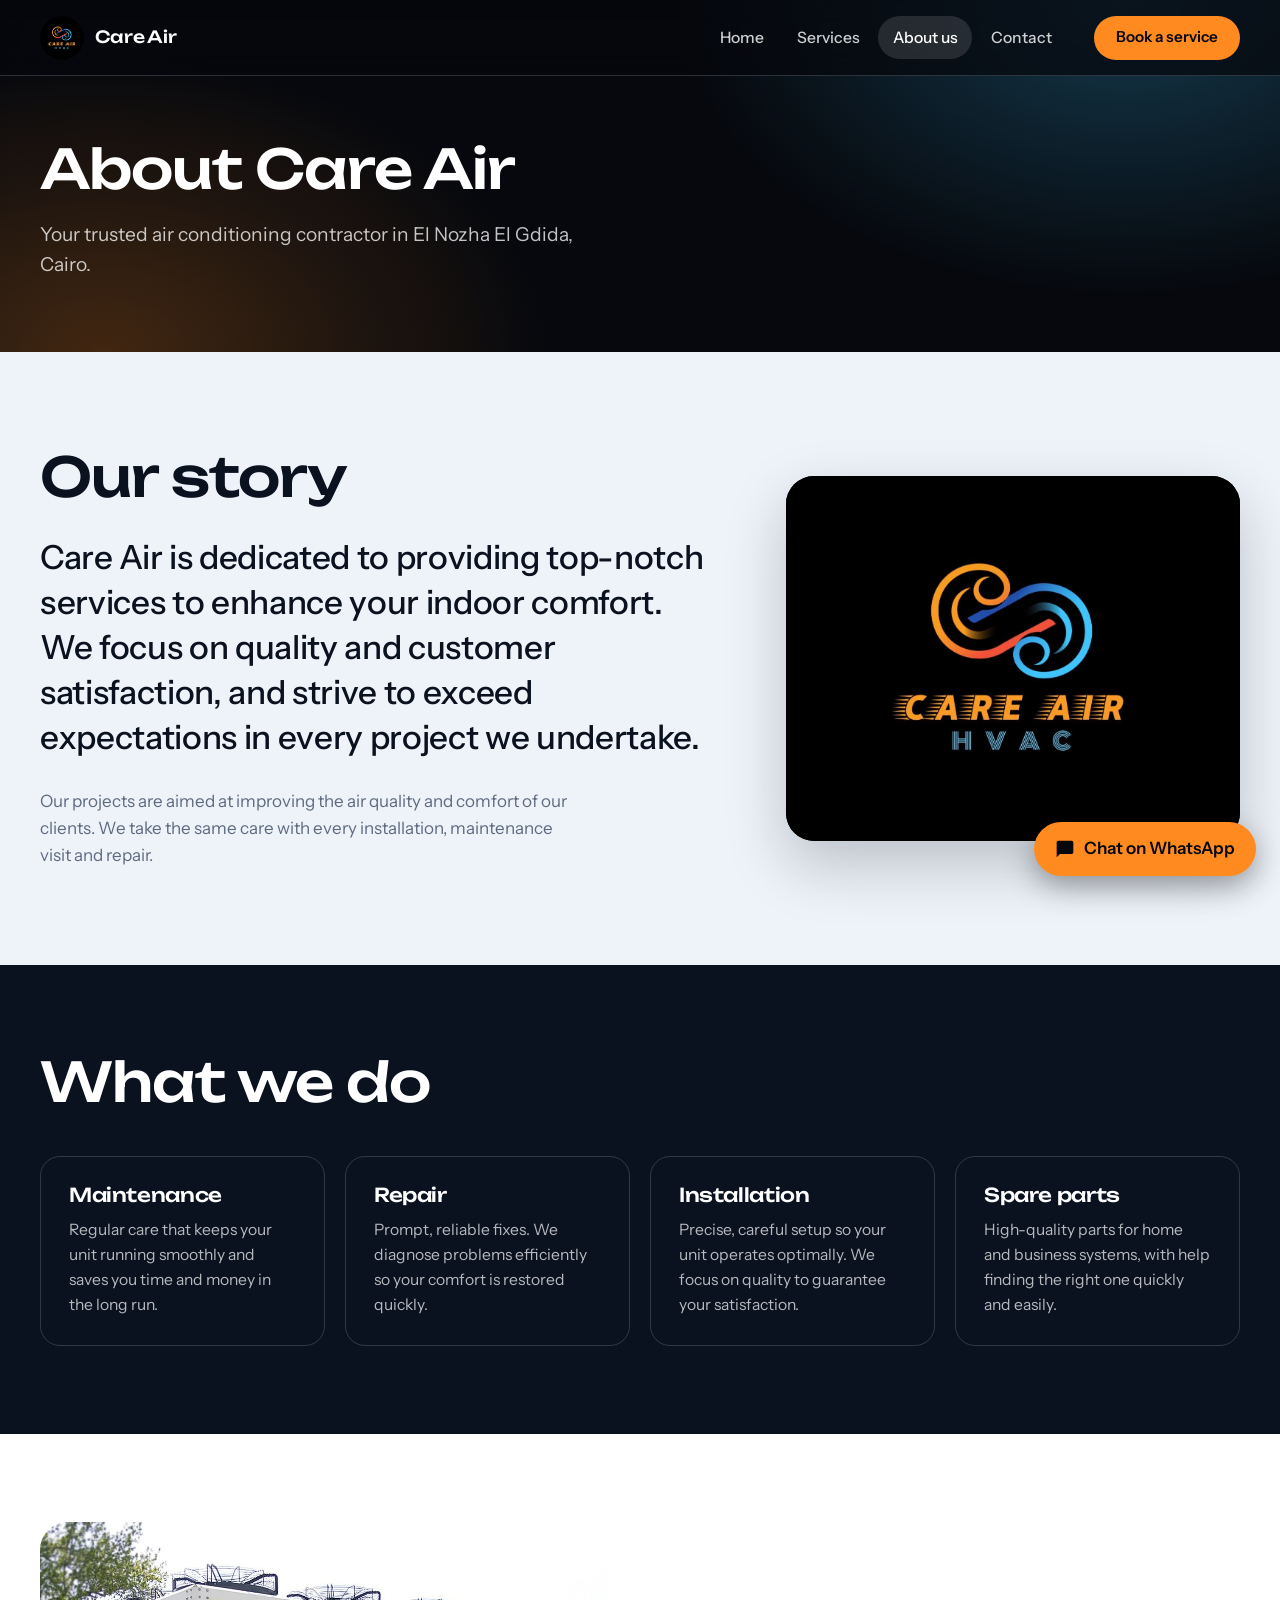
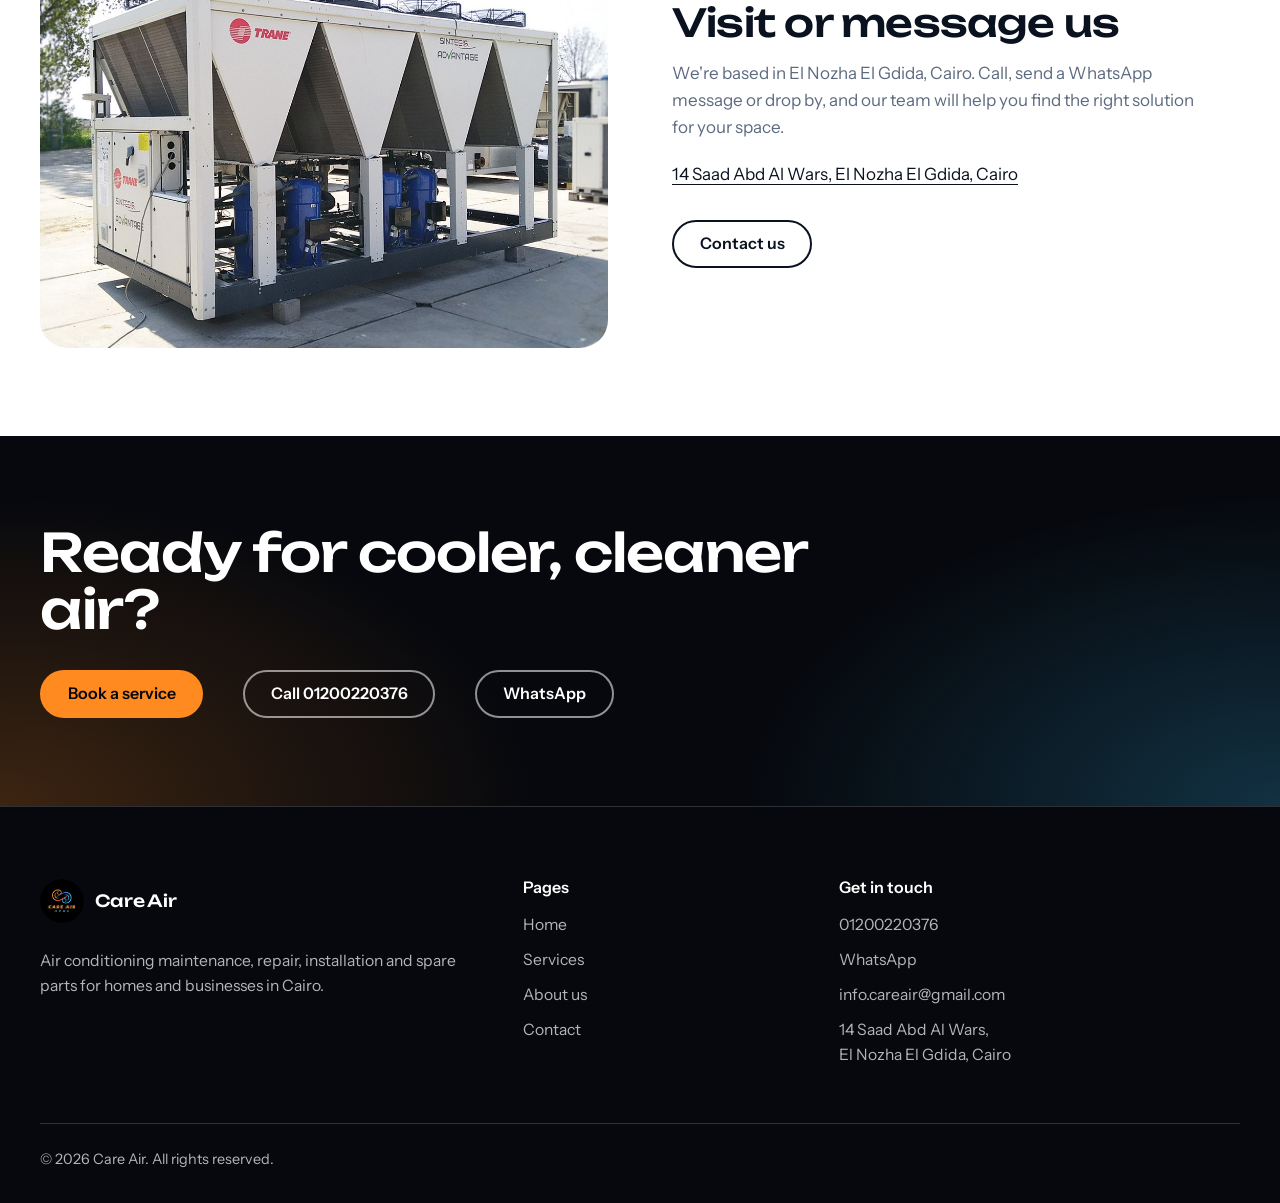
==== about-us.html @ c70c01e6 "Add files via upload" ====
<!DOCTYPE html>
<html lang="en">
<head>
  <meta charset="UTF-8">
  <meta name="viewport" content="width=device-width, initial-scale=1.0">
  <title>About Us | Care Air Air Conditioning Contractor in Cairo</title>
  <meta name="description" content="Care Air is a trusted air conditioning contractor in El Nozha El Gdida, Cairo, focused on quality, customer satisfaction and reliable spare parts.">
  <meta name="theme-color" content="#06080d">
  <meta property="og:title" content="About Us | Care Air Air Conditioning Contractor in Cairo">
  <meta property="og:description" content="Care Air is a trusted air conditioning contractor in El Nozha El Gdida, Cairo, focused on quality, customer satisfaction and reliable spare parts.">
  <meta property="og:type" content="website">
  <meta property="og:image" content="care-air-logo.jpg">
  <link rel="icon" type="image/png" href="care-logo-removebg-preview.png">
  <link rel="preconnect" href="https://fonts.googleapis.com">
  <link rel="preconnect" href="https://fonts.gstatic.com" crossorigin>
  <link rel="stylesheet" href="https://fonts.googleapis.com/css2?family=Instrument+Sans:wght@400;500;600&family=Unbounded:wght@400;500;600&display=swap">
  <link rel="stylesheet" href="styles-index.css">
  <script type="application/ld+json">
{
  "@context": "https://schema.org",
  "@type": "HVACBusiness",
  "name": "Care Air",
  "description": "Air conditioning maintenance, repair, installation and spare parts in El Nozha El Gdida, Cairo.",
  "telephone": "+201200220376",
  "email": "info.careair@gmail.com",
  "address": {
    "@type": "PostalAddress",
    "streetAddress": "14 Saad Abd Al Wars",
    "addressLocality": "El Nozha El Gdida",
    "addressRegion": "Cairo",
    "addressCountry": "EG"
  },
  "geo": {
    "@type": "GeoCoordinates",
    "latitude": 30.1195327,
    "longitude": 31.3673633
  }
}
  </script>
  <script src="main.js" defer></script>
</head>
<body>
  <a class="skip-link" href="#main">Skip to content</a>

  <header class="site-header" id="top">
    <div class="wrap nav-row">
      <a class="brand" href="index.html" aria-label="Care Air, home">
        <img src="care-logo-removebg-preview.png" alt="" width="44" height="44">
        <span>Care Air</span>
      </a>

      <button class="nav-toggle" type="button" aria-expanded="false" aria-controls="primary-nav" aria-label="Menu">
        <span></span><span></span>
      </button>

      <nav id="primary-nav" class="primary-nav" aria-label="Primary">
        <ul>
          <li><a href="index.html">Home</a></li>
          <li><a href="services.html">Services</a></li>
          <li><a href="about-us.html" aria-current="page">About us</a></li>
          <li><a href="contact.html">Contact</a></li>
        </ul>
        <a class="btn btn-heat" href="contact.html#book">Book a service</a>
      </nav>
    </div>
  </header>

  <main id="main">
    <section class="page-hero" aria-labelledby="page-title">
      <div class="wrap">
        <h1 id="page-title">About Care Air</h1>
        <p class="lead">Your trusted air conditioning contractor in El Nozha El Gdida, Cairo.</p>
      </div>
    </section>

    <section class="story" aria-labelledby="story-title">
      <div class="wrap story-grid">
        <div>
          <h2 id="story-title" class="section-title">Our story</h2>
          <p class="about-big">
            Care Air is dedicated to providing top-notch services to enhance your indoor comfort.
            We focus on quality and customer satisfaction, and strive to exceed expectations in
            every project we undertake.
          </p>
          <p class="story-more">
            Our projects are aimed at improving the air quality and comfort of our clients. We
            take the same care with every installation, maintenance visit and repair.
          </p>
        </div>
        <div class="logo-card">
          <img src="care-air-logo.jpg" alt="Care Air HVAC logo" width="1231" height="987">
        </div>
      </div>
    </section>

    <section class="what" aria-labelledby="what-title">
      <div class="wrap">
        <h2 id="what-title" class="section-title">What we do</h2>
        <div class="what-list">
          <a class="what-item" href="services.html#maintenance">
            <h3>Maintenance</h3>
            <p>Regular care that keeps your unit running smoothly and saves you time and money in the long run.</p>
          </a>
          <a class="what-item" href="services.html#repair">
            <h3>Repair</h3>
            <p>Prompt, reliable fixes. We diagnose problems efficiently so your comfort is restored quickly.</p>
          </a>
          <a class="what-item" href="services.html#installation">
            <h3>Installation</h3>
            <p>Precise, careful setup so your unit operates optimally. We focus on quality to guarantee your satisfaction.</p>
          </a>
          <a class="what-item" href="services.html#parts">
            <h3>Spare parts</h3>
            <p>High-quality parts for home and business systems, with help finding the right one quickly and easily.</p>
          </a>
        </div>
      </div>
    </section>

    <section class="feature" aria-labelledby="visit-title">
      <div class="wrap feature-grid">
        <div class="feature-media">
          <img src="chiller-trane.jpg" alt="Trane Sintesis Advantage air-cooled chiller" width="1200" height="833" loading="lazy">
        </div>
        <div class="feature-text">
          <h2 id="visit-title">Visit or message us</h2>
          <p>We're based in El Nozha El Gdida, Cairo. Call, send a WhatsApp message or drop by, and our team will help you find the right solution for your space.</p>
          <p class="address-line"><a target="_blank" rel="noopener" href="https://www.google.com/maps/place/14+Saed+Abd+Al+Wars,+Huckstep,+El+Nozha,+Cairo+Governorate+4473123/@30.1196536,31.3674083,91m/data=!3m1!1e3!4m6!3m5!1s0x14581663149b12a5:0x7c7eea3515093f84!8m2!3d30.1195327!4d31.3673633!16s%2Fg%2F11c153tdt1">14 Saad Abd Al Wars, El Nozha El Gdida, Cairo</a></p>
          <a class="btn btn-ink" href="contact.html">Contact us</a>
        </div>
      </div>
    </section>

    <section class="cta-band" aria-labelledby="cta-title">
      <div class="wrap">
        <h2 id="cta-title" class="contact-title">Ready for cooler, cleaner air?</h2>
        <div class="contact-row">
          <a class="btn btn-heat" href="contact.html#book">Book a service</a>
          <a class="btn btn-line" href="tel:+201200220376">Call 01200220376</a>
          <a class="btn btn-line" target="_blank" rel="noopener" href="https://wa.me/201200220376">WhatsApp</a>
        </div>
      </div>
    </section>
  </main>

  <footer class="site-footer">
    <div class="wrap foot-grid">
      <div class="foot-brand">
        <a class="brand" href="index.html" aria-label="Care Air, home">
          <img src="care-logo-removebg-preview.png" alt="" width="44" height="44">
          <span>Care Air</span>
        </a>
        <p>Air conditioning maintenance, repair, installation and spare parts for homes and businesses in Cairo.</p>
      </div>

      <nav class="foot-col" aria-label="Pages">
        <h2 class="foot-title">Pages</h2>
        <ul>
          <li><a href="index.html">Home</a></li>
          <li><a href="services.html">Services</a></li>
          <li><a href="about-us.html">About us</a></li>
          <li><a href="contact.html">Contact</a></li>
        </ul>
      </nav>

      <div class="foot-col">
        <h2 class="foot-title">Get in touch</h2>
        <ul>
          <li><a href="tel:+201200220376">01200220376</a></li>
          <li><a target="_blank" rel="noopener" href="https://wa.me/201200220376">WhatsApp</a></li>
          <li><a href="mailto:info.careair@gmail.com">info.careair@gmail.com</a></li>
          <li><a target="_blank" rel="noopener" href="https://www.google.com/maps/place/14+Saed+Abd+Al+Wars,+Huckstep,+El+Nozha,+Cairo+Governorate+4473123/@30.1196536,31.3674083,91m/data=!3m1!1e3!4m6!3m5!1s0x14581663149b12a5:0x7c7eea3515093f84!8m2!3d30.1195327!4d31.3673633!16s%2Fg%2F11c153tdt1">14 Saad Abd Al Wars,<br>El Nozha El Gdida, Cairo</a></li>
        </ul>

        <!--
          Social links: add your real profile URLs and uncomment.
          <div class="social-links">
            <a href="YOUR_FACEBOOK_URL" target="_blank" rel="noopener" aria-label="Care Air on Facebook"><img src="facebook.png" alt="" width="28" height="28"></a>
            <a href="YOUR_INSTAGRAM_URL" target="_blank" rel="noopener" aria-label="Care Air on Instagram"><img src="instagram.png" alt="" width="28" height="28"></a>
            <a href="YOUR_TIKTOK_URL" target="_blank" rel="noopener" aria-label="Care Air on TikTok"><img src="tiktok.png" alt="" width="28" height="28"></a>
          </div>
        -->
      </div>
    </div>

    <div class="wrap foot-bottom">
      <p>&copy; <span id="year">2026</span> Care Air. All rights reserved.</p>
    </div>
  </footer>

  <a class="float-wa" target="_blank" rel="noopener" href="https://wa.me/201200220376"><svg viewBox="0 0 24 24" aria-hidden="true"><path d="M20 2H4a2 2 0 0 0-2 2v18l4-4h14a2 2 0 0 0 2-2V4a2 2 0 0 0-2-2z"/></svg><span>Chat on WhatsApp</span></a>

  <div class="quick-bar" role="navigation" aria-label="Quick contact">
    <a href="tel:+201200220376"><svg viewBox="0 0 24 24" aria-hidden="true"><path d="M6.6 10.8c1.4 2.8 3.8 5.2 6.6 6.6l2.2-2.2c.3-.3.7-.4 1-.2 1.1.4 2.3.6 3.6.6.6 0 1 .4 1 1V20c0 .6-.4 1-1 1C10.6 21 3 13.4 3 4c0-.6.4-1 1-1h3.5c.6 0 1 .4 1 1 0 1.3.2 2.5.6 3.6.1.3 0 .7-.2 1l-2.3 2.2z"/></svg><span>Call</span></a>
    <a target="_blank" rel="noopener" href="https://wa.me/201200220376"><svg viewBox="0 0 24 24" aria-hidden="true"><path d="M20 2H4a2 2 0 0 0-2 2v18l4-4h14a2 2 0 0 0 2-2V4a2 2 0 0 0-2-2z"/></svg><span>WhatsApp</span></a>
    <a href="contact.html#book"><svg viewBox="0 0 24 24" aria-hidden="true"><path d="M19 4h-1V2h-2v2H8V2H6v2H5a2 2 0 0 0-2 2v14a2 2 0 0 0 2 2h14a2 2 0 0 0 2-2V6a2 2 0 0 0-2-2zm0 16H5V9h14v11z"/></svg><span>Book</span></a>
  </div>
</body>
</html>
---- styles-index.css ----
:root {
  --night: #06080d;
  --night-2: #0d121b;
  --heat: #ff8a1f;
  --frost: #3cc3ff;
  --cloud: #eef3f9;
  --ink: #0a1220;
  --steel: #5d6b80;
  --line-dark: rgb(255 255 255 / 16%);
  --line-light: rgb(10 18 32 / 14%);

  --font-display: "Unbounded", "Segoe UI", system-ui, sans-serif;
  --font-body: "Instrument Sans", system-ui, -apple-system, "Segoe UI", sans-serif;

  /* driven by the thermostat in main.js: 0 = hot, 1 = cool */
  --cool: 0;
  --tone: var(--heat);

  --header-h: 76px;
}

*,
*::before,
*::after {
  margin: 0;
  padding: 0;
  box-sizing: border-box;
}

html {
  scroll-behavior: smooth;
  scroll-padding-top: var(--header-h);
}

body {
  font-family: var(--font-body);
  font-size: 1.0625rem;
  line-height: 1.6;
  color: var(--ink);
  background: var(--cloud);
  -webkit-font-smoothing: antialiased;
}

img { display: block; max-width: 100%; height: auto; }
ul { list-style: none; }
a { color: inherit; }

:focus-visible {
  outline: 3px solid var(--tone, var(--heat));
  outline-offset: 3px;
  border-radius: 4px;
}

.wrap {
  width: min(1200px, 100% - 3rem);
  margin-inline: auto;
}

.visually-hidden {
  position: absolute;
  width: 1px;
  height: 1px;
  overflow: hidden;
  clip: rect(0 0 0 0);
  white-space: nowrap;
}

.skip-link {
  position: absolute;
  left: 1rem;
  top: -4rem;
  z-index: 100;
  padding: 0.6rem 1rem;
  background: var(--heat);
  color: var(--night);
  border-radius: 8px;
  transition: top 0.2s;
}
.skip-link:focus { top: 1rem; }

/* ---------- Type ---------- */
h1,
h2,
h3 {
  font-family: var(--font-display);
  font-weight: 500;
  letter-spacing: -0.02em;
  line-height: 1.08;
}

.section-title {
  font-size: clamp(2rem, 4.6vw, 3.4rem);
}

/* ---------- Buttons & links ---------- */
.btn {
  display: inline-flex;
  align-items: center;
  justify-content: center;
  min-height: 48px;
  padding: 0.8rem 1.6rem;
  font-family: var(--font-body);
  font-weight: 600;
  font-size: 1rem;
  line-height: 1.1;
  text-decoration: none;
  border: 2px solid transparent;
  border-radius: 999px;
  cursor: pointer;
  transition: transform 0.2s, background-color 0.2s, color 0.2s, border-color 0.2s;
}
.btn:hover { transform: translateY(-2px); }

.btn-heat { background: var(--heat); color: var(--night); }
.btn-heat:hover { background: #ffa04d; }

.btn-line { border-color: rgb(255 255 255 / 55%); color: #fff; }
.btn-line:hover { background: #fff; color: var(--night); border-color: #fff; }

.btn-ink { border-color: var(--ink); color: var(--ink); }
.btn-ink:hover { background: var(--ink); color: #fff; }

.link-cta {
  display: inline-block;
  padding-bottom: 2px;
  font-weight: 600;
  text-decoration: none;
  border-bottom: 2px solid var(--heat);
  transition: border-color 0.2s, color 0.2s;
}
.link-cta:hover { border-color: var(--frost); }

/* ---------- Header ---------- */
.site-header {
  position: fixed;
  inset: 0 0 auto 0;
  z-index: 50;
  height: var(--header-h);
  background: rgb(6 8 13 / 72%);
  backdrop-filter: blur(14px);
  -webkit-backdrop-filter: blur(14px);
  border-bottom: 1px solid var(--line-dark);
  color: #fff;
}

.nav-row {
  display: flex;
  align-items: center;
  justify-content: space-between;
  height: 100%;
}

.brand {
  display: inline-flex;
  align-items: center;
  gap: 0.7rem;
  font-family: var(--font-display);
  font-weight: 500;
  font-size: 1.05rem;
  letter-spacing: -0.01em;
  text-decoration: none;
  color: #fff;
}
.brand img { width: 44px; height: 44px; border-radius: 50%; }

.primary-nav {
  display: flex;
  align-items: center;
  gap: 1.75rem;
}
.primary-nav ul { display: flex; gap: 0.25rem; }
.primary-nav li a {
  display: block;
  padding: 0.55rem 0.9rem;
  font-weight: 500;
  font-size: 0.98rem;
  color: rgb(255 255 255 / 80%);
  text-decoration: none;
  border-radius: 999px;
  transition: color 0.2s, background-color 0.2s;
}
.primary-nav li a:hover { color: #fff; background: rgb(255 255 255 / 10%); }
.primary-nav .btn { min-height: 44px; padding: 0.6rem 1.25rem; font-size: 0.95rem; }

.nav-toggle {
  display: none;
  width: 46px;
  height: 46px;
  background: none;
  border: 0;
  cursor: pointer;
  position: relative;
}
.nav-toggle span {
  position: absolute;
  left: 11px;
  right: 11px;
  height: 2px;
  background: #fff;
  border-radius: 2px;
  transition: transform 0.3s, top 0.3s;
}
.nav-toggle span:nth-child(1) { top: 18px; }
.nav-toggle span:nth-child(2) { top: 26px; }
.nav-toggle[aria-expanded="true"] span:nth-child(1) { top: 22px; transform: rotate(45deg); }
.nav-toggle[aria-expanded="true"] span:nth-child(2) { top: 22px; transform: rotate(-45deg); }

/* ---------- Hero ---------- */
.hero {
  --tone: color-mix(in srgb, var(--frost) calc(var(--cool) * 100%), var(--heat));
  position: relative;
  overflow: hidden;
  padding: calc(var(--header-h) + 3.5rem) 0 4.5rem;
  color: #fff;
  background:
    radial-gradient(70% 90% at 78% 45%, color-mix(in srgb, var(--tone) 38%, transparent), transparent 70%),
    var(--night);
  min-height: 100svh;
  display: flex;
  align-items: center;
}

.hero-grid {
  display: grid;
  grid-template-columns: 1.15fr 0.85fr;
  gap: 3.5rem;
  align-items: center;
}

.hero h1 {
  font-size: clamp(1.75rem, 4.6vw, 3.7rem);
  margin-bottom: 1.5rem;
}

.lead {
  max-width: 34rem;
  margin-bottom: 2.25rem;
  font-size: 1.2rem;
  color: rgb(255 255 255 / 76%);
}

.actions { display: flex; flex-wrap: wrap; gap: 0.9rem; }

/* Thermostat */
.thermostat {
  display: grid;
  justify-items: center;
  gap: 1rem;
  text-align: center;
}

.dial {
  position: relative;
  width: min(100%, 380px);
  aspect-ratio: 1;
}
.dial svg { width: 100%; height: 100%; }

.dial-track,
.dial-arc {
  fill: none;
  stroke-width: 14;
  stroke-linecap: round;
}
.dial-track { stroke: rgb(255 255 255 / 10%); }
.dial-arc {
  stroke: var(--tone);
  stroke-dasharray: 942.48;
  stroke-dashoffset: 942.48;
  filter: drop-shadow(0 0 14px color-mix(in srgb, var(--tone) 60%, transparent));
}

.dial-read {
  position: absolute;
  inset: 0;
  display: flex;
  align-items: center;
  justify-content: center;
  padding-bottom: 3%;
  font-family: var(--font-display);
  font-weight: 500;
  letter-spacing: -0.04em;
}
.dial-read output { font-size: clamp(3.8rem, 8vw, 5.8rem); line-height: 1; }
.dial-read .unit {
  margin: -1.6rem 0 0 0.35rem;
  font-size: 1.3rem;
  color: var(--tone);
}

.dial-status {
  min-height: 1.6em;
  font-size: 1.15rem;
  font-weight: 600;
  color: var(--tone);
}

.dial-slider { width: min(100%, 340px); }
.dial-hint { font-size: 0.92rem; color: rgb(255 255 255 / 60%); }

input[type="range"] {
  -webkit-appearance: none;
  appearance: none;
  width: 100%;
  height: 28px;
  background: transparent;
  cursor: grab;
}
input[type="range"]::-webkit-slider-runnable-track {
  height: 8px;
  border-radius: 8px;
  background: linear-gradient(90deg, var(--frost), var(--heat));
}
input[type="range"]::-moz-range-track {
  height: 8px;
  border-radius: 8px;
  background: linear-gradient(90deg, var(--frost), var(--heat));
}
input[type="range"]::-webkit-slider-thumb {
  -webkit-appearance: none;
  width: 28px;
  height: 28px;
  margin-top: -10px;
  border-radius: 50%;
  background: #fff;
  border: 4px solid var(--tone);
  box-shadow: 0 2px 10px rgb(0 0 0 / 40%);
}
input[type="range"]::-moz-range-thumb {
  width: 20px;
  height: 20px;
  border-radius: 50%;
  background: #fff;
  border: 4px solid var(--tone);
  box-shadow: 0 2px 10px rgb(0 0 0 / 40%);
}
input[type="range"]:active { cursor: grabbing; }

/* ---------- Equipment ---------- */
.equip { padding: 6rem 0; }

.equip-grid {
  display: grid;
  grid-template-columns: 0.8fr 1.2fr 1fr;
  gap: 1.5rem;
  align-items: end;
}

.equip figure img {
  width: 100%;
  height: 100%;
  object-fit: cover;
  border-radius: 28px;
}
.equip figure:first-child img { aspect-ratio: 1; }
.equip figure:nth-child(2) img { aspect-ratio: 4 / 3; }

.equip-copy { padding-left: 1.5rem; align-self: center; }
.equip-copy h2 { font-size: clamp(1.5rem, 2.6vw, 2.15rem); margin-bottom: 1rem; }
.equip-copy p { color: var(--steel); }

/* ---------- Services ---------- */
.services { padding: 2rem 0 7rem; }

.service-list { margin-top: 3rem; border-bottom: 1px solid var(--line-light); }

.service {
  display: grid;
  grid-template-columns: 1.2fr 1fr 220px;
  gap: 2.5rem;
  align-items: center;
  padding: 2rem 0;
  border-top: 1px solid var(--line-light);
}

.service h3 {
  font-size: clamp(1.5rem, 3.2vw, 2.6rem);
  transition: color 0.25s;
}
.service:hover h3 { color: #d96b00; }

.service-body { display: grid; gap: 1rem; justify-items: start; }
.service-body p { color: var(--steel); max-width: 30rem; }

.service img {
  width: 220px;
  aspect-ratio: 3 / 2;
  object-fit: cover;
  border-radius: 18px;
  filter: grayscale(1) contrast(1.05);
  transition: filter 0.35s, transform 0.35s;
}
.service:hover img { filter: none; transform: rotate(-2deg) scale(1.04); }

/* ---------- About ---------- */
.about { padding: 7rem 0; background: var(--ink); color: #fff; }

.about-grid {
  display: grid;
  grid-template-columns: repeat(12, 1fr);
  gap: 2.5rem 2rem;
}
.about-grid .section-title { grid-column: 1 / -1; }

.about-big {
  grid-column: 1 / 8;
  font-size: clamp(1.4rem, 2.6vw, 2.1rem);
  font-weight: 500;
  line-height: 1.35;
  letter-spacing: -0.01em;
}

.about-side {
  grid-column: 9 / -1;
  align-self: end;
  display: grid;
  gap: 1.75rem;
  justify-items: start;
  color: rgb(255 255 255 / 72%);
}
.about .btn-ink { border-color: #fff; color: #fff; }
.about .btn-ink:hover { background: #fff; color: var(--ink); }

/* ---------- Projects ---------- */
.projects { padding: 7rem 0; background: var(--night); color: #fff; }

.projects-head {
  display: grid;
  grid-template-columns: 1fr 1fr;
  gap: 2rem 4rem;
  align-items: end;
  margin-bottom: 3.5rem;
}
.projects-head p { color: rgb(255 255 255 / 70%); max-width: 32rem; }

.panel-grid {
  display: grid;
  grid-template-columns: repeat(3, 1fr);
  gap: 1.25rem;
}

.panel {
  position: relative;
  overflow: hidden;
  aspect-ratio: 3 / 4.2;
  border-radius: 24px;
  isolation: isolate;
}
.panel img {
  position: absolute;
  inset: 0;
  width: 100%;
  height: 100%;
  object-fit: cover;
  z-index: -2;
  transition: transform 0.6s ease;
}
.panel::after {
  content: "";
  position: absolute;
  inset: 0;
  z-index: -1;
  background: linear-gradient(to top, rgb(6 8 13 / 94%) 8%, rgb(6 8 13 / 35%) 55%, transparent);
}
.panel:hover img { transform: scale(1.06); }

.panel-text {
  position: absolute;
  inset: auto 0 0 0;
  display: grid;
  gap: 0.5rem;
  padding: 1.75rem;
}
.panel h3 { font-size: 1.6rem; }
.panel-sub { font-weight: 600; color: var(--heat); }
.panel-text p:last-child { color: rgb(255 255 255 / 78%); font-size: 0.98rem; }

/* ---------- Contact ---------- */
.contact {
  padding: 7rem 0 6rem;
  background:
    radial-gradient(60% 120% at 100% 100%, rgb(60 195 255 / 22%), transparent 70%),
    radial-gradient(60% 120% at 0% 100%, rgb(255 138 31 / 22%), transparent 70%),
    var(--night);
  color: #fff;
}

.contact-title {
  max-width: 18ch;
  font-size: clamp(1.9rem, 4.2vw, 3.3rem);
  margin-bottom: 1.5rem;
}

.big-phone {
  display: inline-block;
  margin-bottom: 3rem;
  font-family: var(--font-display);
  font-weight: 500;
  font-size: clamp(1.9rem, 7.2vw, 6rem);
  letter-spacing: -0.04em;
  line-height: 1;
  text-decoration: none;
  background: linear-gradient(90deg, var(--heat), var(--frost));
  -webkit-background-clip: text;
  background-clip: text;
  color: transparent;
}

.contact-row {
  display: flex;
  flex-wrap: wrap;
  align-items: center;
  gap: 1.25rem 2.5rem;
}
.contact-row a:not(.btn) {
  color: rgb(255 255 255 / 85%);
  text-underline-offset: 4px;
}
.contact-row a:not(.btn):hover { color: #fff; }
.contact address { font-style: normal; }

/* ---------- Shared bits ---------- */
.primary-nav li a[aria-current="page"] { color: #fff; background: rgb(255 255 255 / 12%); }

.head-row {
  display: flex;
  flex-wrap: wrap;
  align-items: flex-end;
  justify-content: space-between;
  gap: 1rem 2rem;
}

.cta-band,
.contact {
  background:
    radial-gradient(60% 120% at 100% 100%, rgb(60 195 255 / 22%), transparent 70%),
    radial-gradient(60% 120% at 0% 100%, rgb(255 138 31 / 22%), transparent 70%),
    var(--night);
  color: #fff;
}
.cta-band { padding: 5.5rem 0; }
.cta-band .contact-title { margin-bottom: 2rem; }

/* ---------- Inner page hero ---------- */
.page-hero {
  padding: calc(var(--header-h) + 4rem) 0 4.5rem;
  color: #fff;
  background:
    radial-gradient(50% 120% at 88% 0%, rgb(60 195 255 / 26%), transparent 70%),
    radial-gradient(50% 120% at 8% 100%, rgb(255 138 31 / 24%), transparent 70%),
    var(--night);
}
.page-hero h1 { font-size: clamp(1.9rem, 4.6vw, 3.4rem); max-width: 20ch; margin-bottom: 1.25rem; }
.page-hero .lead { margin-bottom: 0; }

/* ---------- Feature blocks (services, about) ---------- */
.feature { padding: 5.5rem 0; background: #fff; }
.feature-grid {
  display: grid;
  grid-template-columns: 1fr 1fr;
  gap: 4rem;
  align-items: center;
}
.feature-flip { background: var(--cloud); }
.feature-flip .feature-media { order: 2; }

.feature-media img {
  width: 100%;
  aspect-ratio: 4 / 3;
  object-fit: cover;
  border-radius: 28px;
}
.feature-text h2 { font-size: clamp(1.6rem, 3vw, 2.4rem); margin-bottom: 1rem; }
.feature-text p { color: var(--steel); max-width: 34rem; }
.address-line { margin: 1.25rem 0 2rem; }
.address-line a { color: var(--ink); text-underline-offset: 4px; }

.checks { margin: 1.5rem 0 2rem; display: grid; gap: 0.75rem; }
.checks li { position: relative; padding-left: 2rem; }
.checks li::before {
  content: "";
  position: absolute;
  left: 0.15rem;
  top: 0.45em;
  width: 0.9rem;
  height: 0.5rem;
  border-left: 3px solid var(--heat);
  border-bottom: 3px solid var(--heat);
  transform: rotate(-45deg);
}

/* ---------- FAQ ---------- */
.faq { padding: 6rem 0; }
.faq-grid {
  display: grid;
  grid-template-columns: 0.8fr 1.2fr;
  gap: 3rem;
  align-items: start;
}
.faq-lead { margin-top: 1rem; color: var(--steel); max-width: 26rem; }

.faq-list { border-top: 1px solid var(--line-light); }
.faq-item { border-bottom: 1px solid var(--line-light); }
.faq-item summary {
  position: relative;
  padding: 1.3rem 3rem 1.3rem 0;
  font-weight: 600;
  font-size: 1.1rem;
  cursor: pointer;
  list-style: none;
}
.faq-item summary::-webkit-details-marker { display: none; }
.faq-item summary::after {
  content: "+";
  position: absolute;
  right: 0.25rem;
  top: 50%;
  transform: translateY(-50%);
  font-size: 1.7rem;
  font-weight: 400;
  color: #d96b00;
  transition: transform 0.25s;
}
.faq-item[open] summary::after { transform: translateY(-50%) rotate(45deg); }
.faq-item p { padding: 0 3rem 1.5rem 0; color: var(--steel); max-width: 40rem; }

/* ---------- About ---------- */
.story { padding: 6rem 0; }
.story-grid {
  display: grid;
  grid-template-columns: 1.2fr 0.8fr;
  gap: 4rem;
  align-items: center;
}
.story .section-title { margin-bottom: 1.75rem; }
.story-more { margin-top: 1.75rem; color: var(--steel); max-width: 34rem; }
.logo-card { overflow: hidden; border-radius: 28px; background: #000; box-shadow: 0 24px 60px rgb(10 18 32 / 22%); }

.what { padding: 5.5rem 0; background: var(--ink); color: #fff; }
.what-list {
  display: grid;
  grid-template-columns: repeat(4, 1fr);
  gap: 1.25rem;
  margin-top: 2.75rem;
}
.what-item {
  display: block;
  padding: 1.75rem;
  border: 1px solid var(--line-dark);
  border-radius: 20px;
  text-decoration: none;
  transition: border-color 0.25s, transform 0.25s, background-color 0.25s;
}
.what-item:hover { border-color: var(--heat); transform: translateY(-4px); background: rgb(255 255 255 / 4%); }
.what-item h3 { font-size: 1.2rem; margin-bottom: 0.7rem; }
.what-item p { font-size: 0.98rem; color: rgb(255 255 255 / 70%); }

/* ---------- Contact page ---------- */
.contact-page { padding: 4.5rem 0 7rem; }
.contact-grid {
  display: grid;
  grid-template-columns: 1.1fr 0.9fr;
  gap: 3rem;
  align-items: start;
}

.form-card {
  padding: 2.5rem;
  background: #fff;
  border: 1px solid var(--line-light);
  border-radius: 28px;
  box-shadow: 0 24px 60px rgb(10 18 32 / 8%);
  scroll-margin-top: calc(var(--header-h) + 1rem);
}
.form-card h2 { font-size: 1.7rem; margin-bottom: 0.6rem; }
.form-intro { margin-bottom: 1.75rem; color: var(--steel); }

.field { display: grid; gap: 0.4rem; margin-bottom: 1.1rem; }
.field-row { display: grid; grid-template-columns: 1fr 1fr; gap: 1rem; }
.field label { font-weight: 600; font-size: 0.95rem; }
.field input,
.field select,
.field textarea {
  width: 100%;
  min-height: 50px;
  padding: 0.8rem 1rem;
  font: inherit;
  color: var(--ink);
  background: var(--cloud);
  border: 2px solid transparent;
  border-radius: 14px;
  transition: border-color 0.2s, background-color 0.2s;
}
.field textarea { min-height: 130px; resize: vertical; }
.field input:focus,
.field select:focus,
.field textarea:focus { outline: none; background: #fff; border-color: var(--heat); }
.field input:user-invalid { border-color: #b3261e; }

.form-actions { display: flex; flex-wrap: wrap; gap: 0.75rem; margin-top: 0.5rem; }
.form-error { min-height: 1.5em; margin-top: 0.75rem; font-weight: 600; color: #b3261e; }
.form-note { margin-top: 0.75rem; font-size: 0.92rem; color: var(--steel); }
.form-note a { color: var(--ink); text-underline-offset: 3px; }

.side-title { font-size: 1.4rem; margin-bottom: 0.5rem; }
.contact-list { margin-bottom: 1.75rem; }
.contact-list li {
  display: grid;
  grid-template-columns: 6.5rem 1fr;
  gap: 1rem;
  padding: 1rem 0;
  border-bottom: 1px solid var(--line-light);
}
.contact-list li:first-child { border-top: 1px solid var(--line-light); margin-top: 1rem; }
.cl-label { font-weight: 600; color: var(--steel); }
.contact-list a { text-underline-offset: 4px; }

.map { overflow: hidden; border: 1px solid var(--line-light); border-radius: 24px; }
.map iframe { display: block; width: 100%; height: 320px; border: 0; }

/* ---------- Floating contact ---------- */
.float-wa {
  position: fixed;
  right: 1.5rem;
  bottom: 1.5rem;
  z-index: 40;
  display: inline-flex;
  align-items: center;
  gap: 0.6rem;
  padding: 0.85rem 1.3rem;
  font-weight: 600;
  color: var(--night);
  text-decoration: none;
  background: var(--heat);
  border-radius: 999px;
  box-shadow: 0 10px 30px rgb(0 0 0 / 35%);
  transition: transform 0.2s, background-color 0.2s;
}
.float-wa:hover { transform: translateY(-3px); background: #ffa04d; }
.float-wa svg,
.quick-bar svg { width: 20px; height: 20px; fill: currentColor; }
.quick-bar { display: none; }

/* ---------- Footer ---------- */
.site-footer {
  padding: 4.5rem 0 2rem;
  color: rgb(255 255 255 / 70%);
  background: var(--night);
  border-top: 1px solid var(--line-dark);
  font-size: 0.98rem;
}
.foot-grid { display: grid; grid-template-columns: 1.3fr 0.8fr 1.2fr; gap: 3rem; }
.foot-brand p { margin-top: 1.1rem; max-width: 26rem; }
.foot-title {
  font-family: var(--font-body);
  font-size: 1rem;
  font-weight: 600;
  letter-spacing: 0;
  color: #fff;
}
.foot-col ul { display: grid; gap: 0.6rem; margin-top: 1rem; }
.site-footer a { text-decoration: none; }
.site-footer .foot-col a:hover { color: #fff; text-decoration: underline; text-underline-offset: 4px; }
.foot-bottom {
  margin-top: 3.5rem;
  padding-top: 1.5rem;
  border-top: 1px solid var(--line-dark);
  font-size: 0.9rem;
}
.social-links { display: flex; gap: 0.6rem; margin-top: 1.25rem; }
.social-links img { width: 28px; height: 28px; filter: invert(1); }

/* ---------- Responsive ---------- */
@media (max-width: 960px) {
  .hero { min-height: 0; }
  .hero-grid { grid-template-columns: 1fr; gap: 3rem; }
  .thermostat { justify-items: start; text-align: left; }
  .dial { width: min(100%, 320px); }

  .equip-grid { grid-template-columns: 1fr 1fr; }
  .equip-copy { grid-column: 1 / -1; padding-left: 0; }

  .service { grid-template-columns: 1fr 200px; gap: 1rem 1.5rem; }
  .service h3 { grid-column: 1 / -1; }
  .service img { width: 200px; grid-column: 2; grid-row: 2; }
  .service-body { grid-column: 1; grid-row: 2; }

  .about-big,
  .about-side { grid-column: 1 / -1; }

  .projects-head { grid-template-columns: 1fr; }
  .panel-grid { grid-template-columns: 1fr; }
  .panel { aspect-ratio: 4 / 3.2; }
}

@media (max-width: 860px) {
  .nav-toggle { display: block; }

  .primary-nav {
    position: fixed;
    inset: var(--header-h) 0 auto 0;
    flex-direction: column;
    align-items: stretch;
    gap: 1rem;
    padding: 1.25rem 1.5rem 1.75rem;
    background: var(--night);
    border-bottom: 1px solid var(--line-dark);
    transform: translateY(-110%);
    visibility: hidden;
    transition: transform 0.35s ease, visibility 0.35s;
  }
  .primary-nav.is-open { transform: translateY(0); visibility: visible; }
  .primary-nav ul { flex-direction: column; }
  .primary-nav li a { padding: 0.85rem 0.5rem; font-size: 1.2rem; color: #fff; }
}

@media (max-width: 560px) {
  .wrap { width: min(1200px, 100% - 2.25rem); }
  .hero { padding-top: calc(var(--header-h) + 2rem); }
  .actions .btn { flex: 1 1 100%; }

  .equip { padding: 4rem 0; }
  .equip-grid { grid-template-columns: 1fr; }

  .service { grid-template-columns: 1fr; }
  .service img { width: 100%; grid-column: 1; grid-row: auto; aspect-ratio: 16 / 9; filter: none; }

  .panel { aspect-ratio: 4 / 5; }

  .about,
  .projects,
  .contact { padding-block: 4.5rem; }
}

@media (prefers-reduced-motion: reduce) {
  html { scroll-behavior: auto; }
  *,
  *::before,
  *::after { transition: none !important; animation: none !important; }
}

/* ---------- Responsive: new pages ---------- */
@media (max-width: 960px) {
  .feature-grid,
  .story-grid,
  .faq-grid,
  .contact-grid { grid-template-columns: 1fr; gap: 2.5rem; }
  .feature-flip .feature-media { order: 0; }
  .what-list { grid-template-columns: 1fr 1fr; }
  .foot-grid { grid-template-columns: 1fr 1fr; }
  .foot-brand { grid-column: 1 / -1; }
  .feature { padding: 4rem 0; }
}

@media (max-width: 860px) {
  .float-wa { display: none; }
  .quick-bar {
    position: fixed;
    inset: auto 0 0 0;
    z-index: 40;
    display: grid;
    grid-template-columns: repeat(3, 1fr);
    padding: 0.4rem 0.5rem calc(0.4rem + env(safe-area-inset-bottom));
    background: rgb(6 8 13 / 94%);
    backdrop-filter: blur(12px);
    -webkit-backdrop-filter: blur(12px);
    border-top: 1px solid var(--line-dark);
  }
  .quick-bar a {
    display: flex;
    flex-direction: column;
    align-items: center;
    gap: 0.15rem;
    padding: 0.45rem;
    font-size: 0.8rem;
    font-weight: 600;
    color: #fff;
    text-decoration: none;
  }
  .quick-bar a:last-child { color: var(--heat); }
  .site-footer { padding-bottom: 5.5rem; }
}

@media (max-width: 560px) {
  .what-list { grid-template-columns: 1fr; }
  .field-row { grid-template-columns: 1fr; gap: 0; }
  .form-card { padding: 1.5rem; border-radius: 22px; }
  .form-actions .btn { flex: 1 1 100%; }
  .contact-list li { grid-template-columns: 1fr; gap: 0.2rem; }
  .foot-grid { grid-template-columns: 1fr; gap: 2rem; }
  .cta-band { padding: 4rem 0; }
  .story,
  .faq { padding: 4rem 0; }
  .contact-row .btn { flex: 1 1 100%; }
}

/* ---------- Booking form (v2) ---------- */
.optional { font-weight: 400; color: var(--steel); }

.field-error { min-height: 0; font-size: 0.9rem; font-weight: 600; color: #b3261e; }
.field-error:empty { display: none; }
.field input[aria-invalid="true"] { border-color: #b3261e; background: #fff; }

.choice { border: 0; margin: 0 0 1.3rem; min-width: 0; }
.choice legend { padding: 0; margin-bottom: 0.6rem; font-weight: 600; font-size: 0.95rem; }

.pills { display: flex; flex-wrap: wrap; gap: 0.5rem; }
.pill { position: relative; cursor: pointer; }
.pill input {
  position: absolute;
  inset: 0;
  width: 100%;
  height: 100%;
  margin: 0;
  opacity: 0;
  cursor: pointer;
}
.pill span {
  display: inline-block;
  padding: 0.6rem 1.05rem;
  font-size: 0.97rem;
  font-weight: 500;
  line-height: 1.2;
  color: var(--ink);
  background: var(--cloud);
  border: 2px solid transparent;
  border-radius: 999px;
  transition: background-color 0.2s, border-color 0.2s, color 0.2s;
}
.pill:hover span { border-color: rgb(10 18 32 / 25%); }
.pill input:checked + span { background: var(--ink); color: #fff; }
.pill input:focus-visible + span { outline: 3px solid var(--heat); outline-offset: 2px; }

.preview {
  margin: 0.4rem 0 1.5rem;
  background: var(--cloud);
  border-radius: 16px;
  overflow: hidden;
}
.preview-head {
  display: flex;
  align-items: center;
  justify-content: space-between;
  padding: 0.6rem 1rem;
  font-size: 0.9rem;
  font-weight: 600;
  color: var(--steel);
  border-bottom: 1px solid var(--line-light);
}
.link-btn {
  padding: 0.25rem 0.5rem;
  font: inherit;
  font-weight: 600;
  color: #b85a00;
  background: none;
  border: 0;
  border-radius: 6px;
  cursor: pointer;
}
.link-btn:hover { text-decoration: underline; text-underline-offset: 3px; }
.preview pre {
  padding: 1rem;
  font: inherit;
  font-size: 0.95rem;
  line-height: 1.55;
  white-space: pre-wrap;
  word-break: break-word;
  color: var(--ink);
}

.sent {
  margin-top: 1.25rem;
  padding: 1.25rem 1.4rem;
  background: #fff4e8;
  border: 2px solid var(--heat);
  border-radius: 16px;
}
.sent[hidden] { display: none; }
.sent h3 { font-size: 1.1rem; margin-bottom: 0.4rem; color: var(--ink); }
.sent p { color: var(--ink); font-size: 0.97rem; }
.sent p + p { margin-top: 0.5rem; color: var(--steel); }
.sent a { color: var(--ink); text-underline-offset: 3px; }
.sent:focus { outline: none; }

@media (max-width: 560px) {
  .pill span { padding: 0.55rem 0.9rem; font-size: 0.93rem; }
  .field-row { gap: 0; }
}

button.btn-ink { background: transparent; }
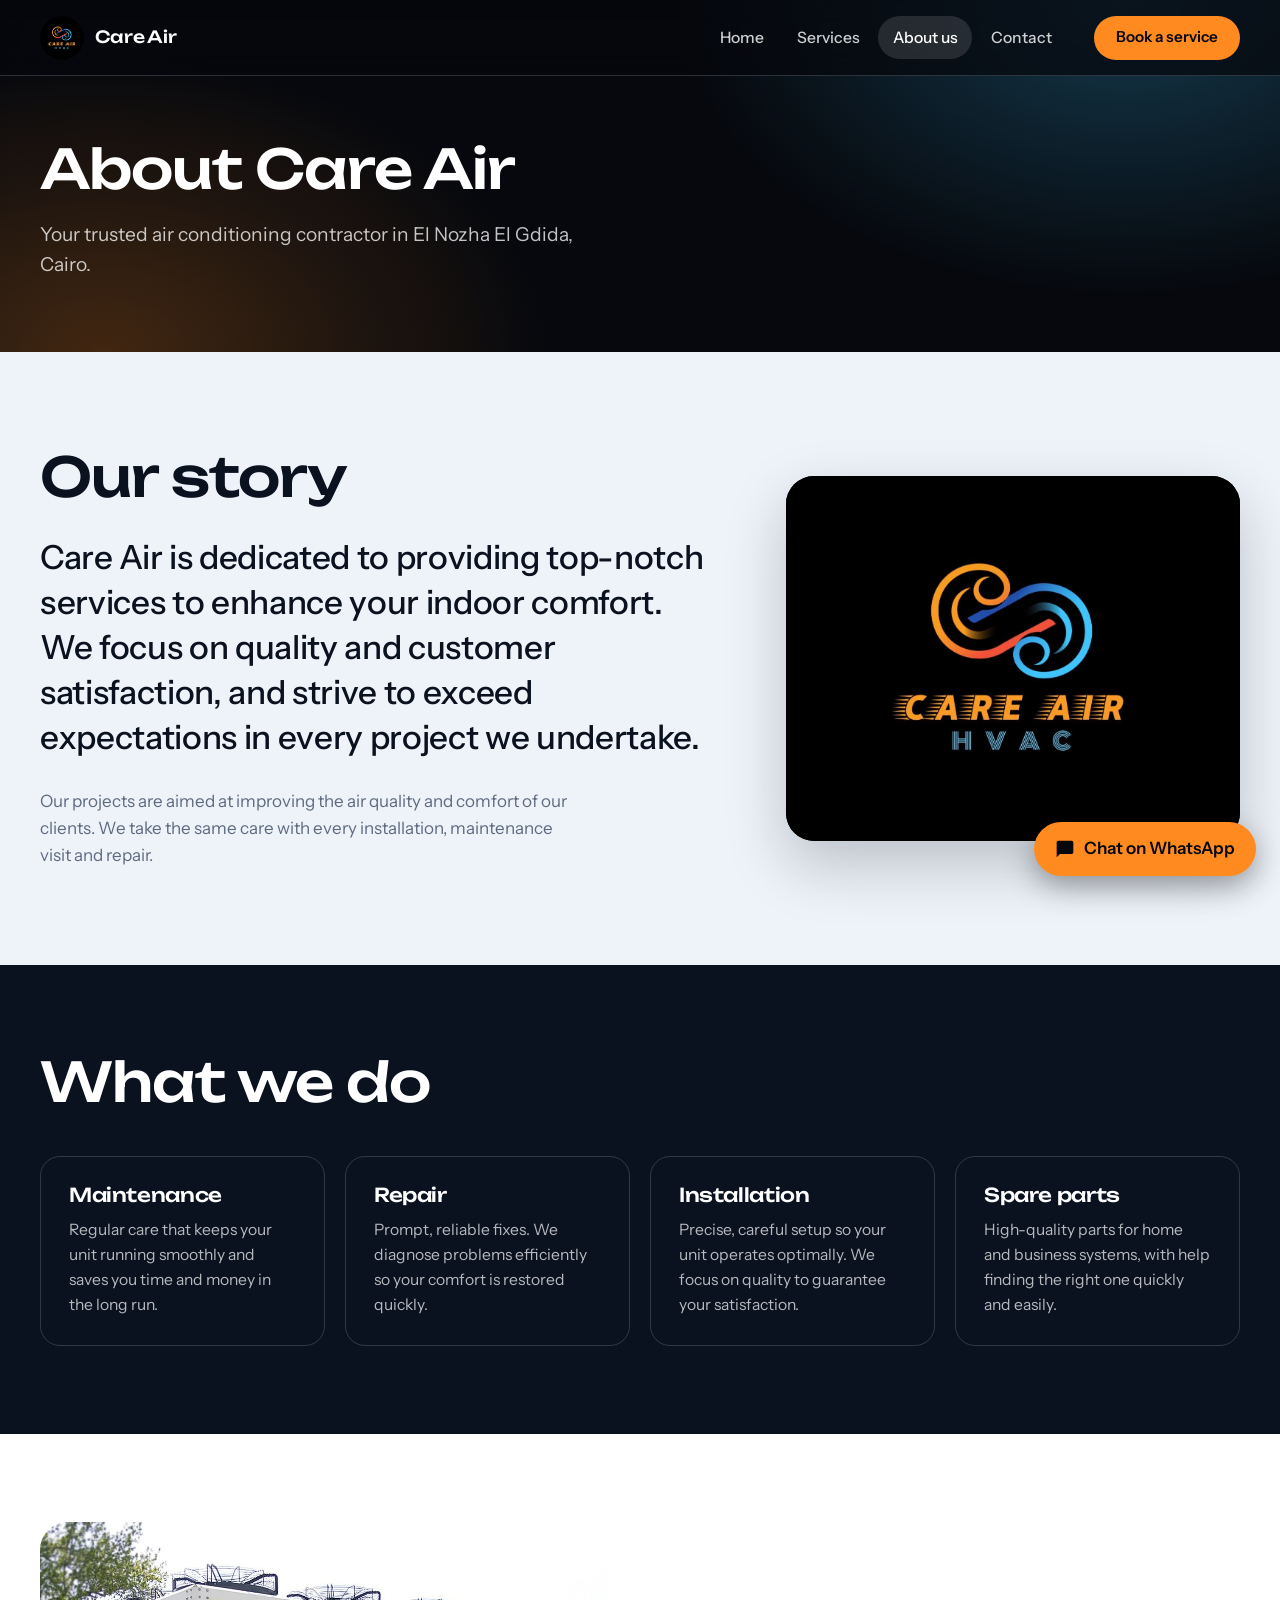
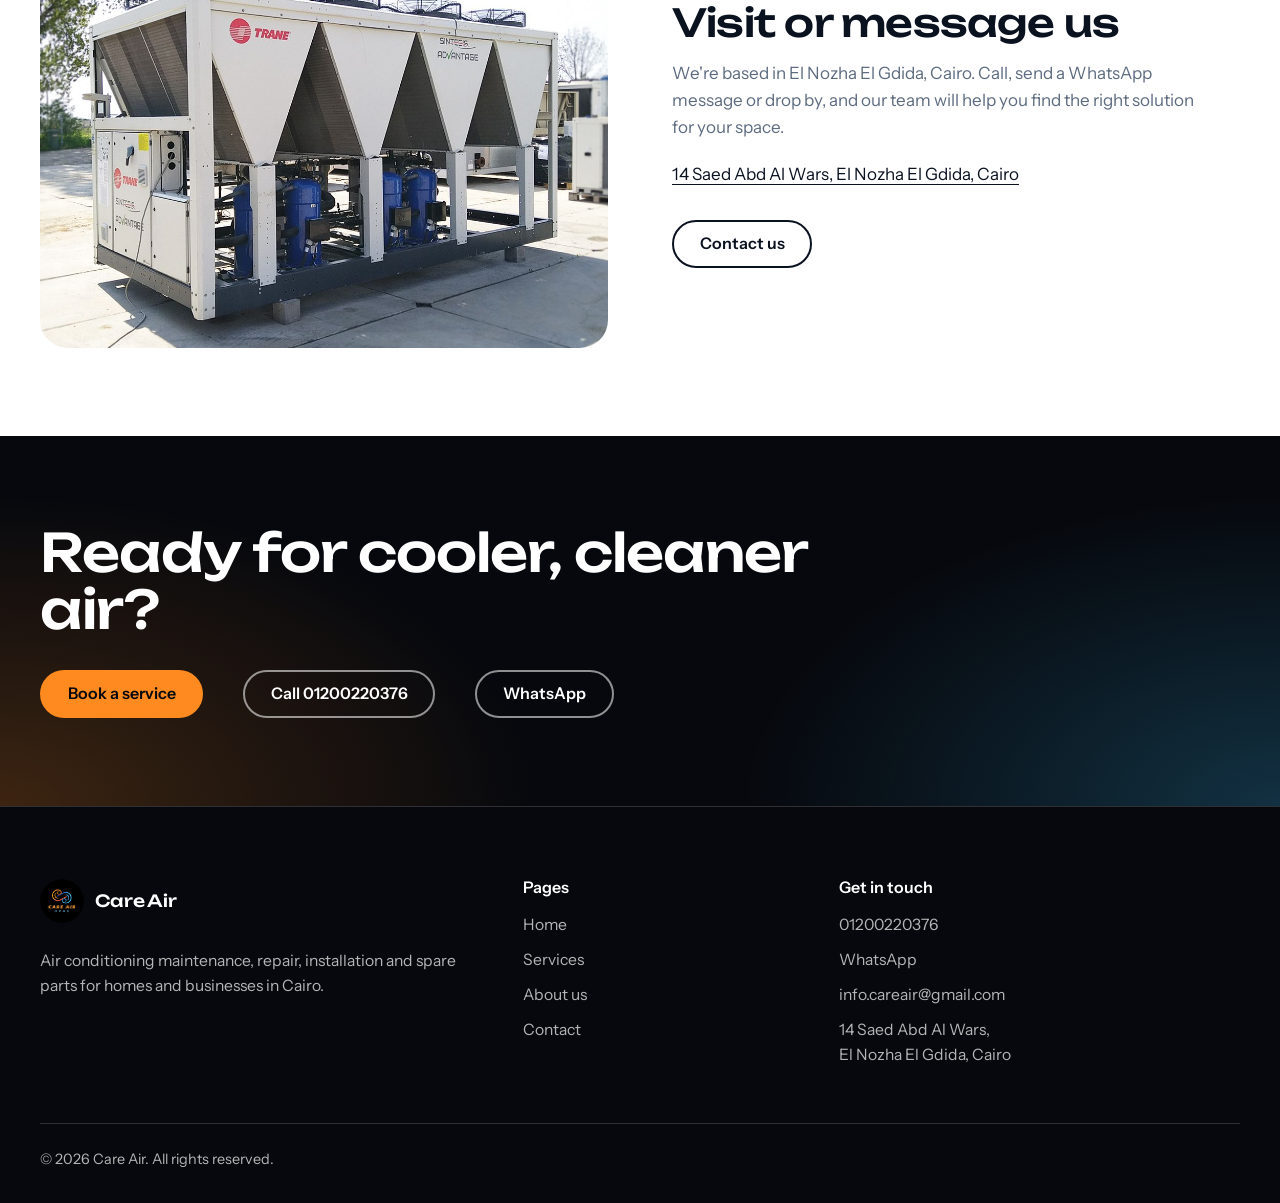
==== commit 182cdd7f: "Update about-us.html" ====
--- a/about-us.html
+++ b/about-us.html
@@ -25,7 +25,7 @@
   "email": "info.careair@gmail.com",
   "address": {
     "@type": "PostalAddress",
-    "streetAddress": "14 Saad Abd Al Wars",
+    "streetAddress": "14 Saed Abd Al Wars",
     "addressLocality": "El Nozha El Gdida",
     "addressRegion": "Cairo",
     "addressCountry": "EG"
@@ -125,7 +125,7 @@
         <div class="feature-text">
           <h2 id="visit-title">Visit or message us</h2>
           <p>We're based in El Nozha El Gdida, Cairo. Call, send a WhatsApp message or drop by, and our team will help you find the right solution for your space.</p>
-          <p class="address-line"><a target="_blank" rel="noopener" href="https://www.google.com/maps/place/14+Saed+Abd+Al+Wars,+Huckstep,+El+Nozha,+Cairo+Governorate+4473123/@30.1196536,31.3674083,91m/data=!3m1!1e3!4m6!3m5!1s0x14581663149b12a5:0x7c7eea3515093f84!8m2!3d30.1195327!4d31.3673633!16s%2Fg%2F11c153tdt1">14 Saad Abd Al Wars, El Nozha El Gdida, Cairo</a></p>
+          <p class="address-line"><a target="_blank" rel="noopener" href="https://www.google.com/maps/place/14+Saed+Abd+Al+Wars,+Huckstep,+El+Nozha,+Cairo+Governorate+4473123/@30.1196536,31.3674083,91m/data=!3m1!1e3!4m6!3m5!1s0x14581663149b12a5:0x7c7eea3515093f84!8m2!3d30.1195327!4d31.3673633!16s%2Fg%2F11c153tdt1">14 Saed Abd Al Wars, El Nozha El Gdida, Cairo</a></p>
           <a class="btn btn-ink" href="contact.html">Contact us</a>
         </div>
       </div>
@@ -169,7 +169,7 @@
           <li><a href="tel:+201200220376">01200220376</a></li>
           <li><a target="_blank" rel="noopener" href="https://wa.me/201200220376">WhatsApp</a></li>
           <li><a href="mailto:info.careair@gmail.com">info.careair@gmail.com</a></li>
-          <li><a target="_blank" rel="noopener" href="https://www.google.com/maps/place/14+Saed+Abd+Al+Wars,+Huckstep,+El+Nozha,+Cairo+Governorate+4473123/@30.1196536,31.3674083,91m/data=!3m1!1e3!4m6!3m5!1s0x14581663149b12a5:0x7c7eea3515093f84!8m2!3d30.1195327!4d31.3673633!16s%2Fg%2F11c153tdt1">14 Saad Abd Al Wars,<br>El Nozha El Gdida, Cairo</a></li>
+          <li><a target="_blank" rel="noopener" href="https://www.google.com/maps/place/14+Saed+Abd+Al+Wars,+Huckstep,+El+Nozha,+Cairo+Governorate+4473123/@30.1196536,31.3674083,91m/data=!3m1!1e3!4m6!3m5!1s0x14581663149b12a5:0x7c7eea3515093f84!8m2!3d30.1195327!4d31.3673633!16s%2Fg%2F11c153tdt1">14 Saed Abd Al Wars,<br>El Nozha El Gdida, Cairo</a></li>
         </ul>
 
         <!--
